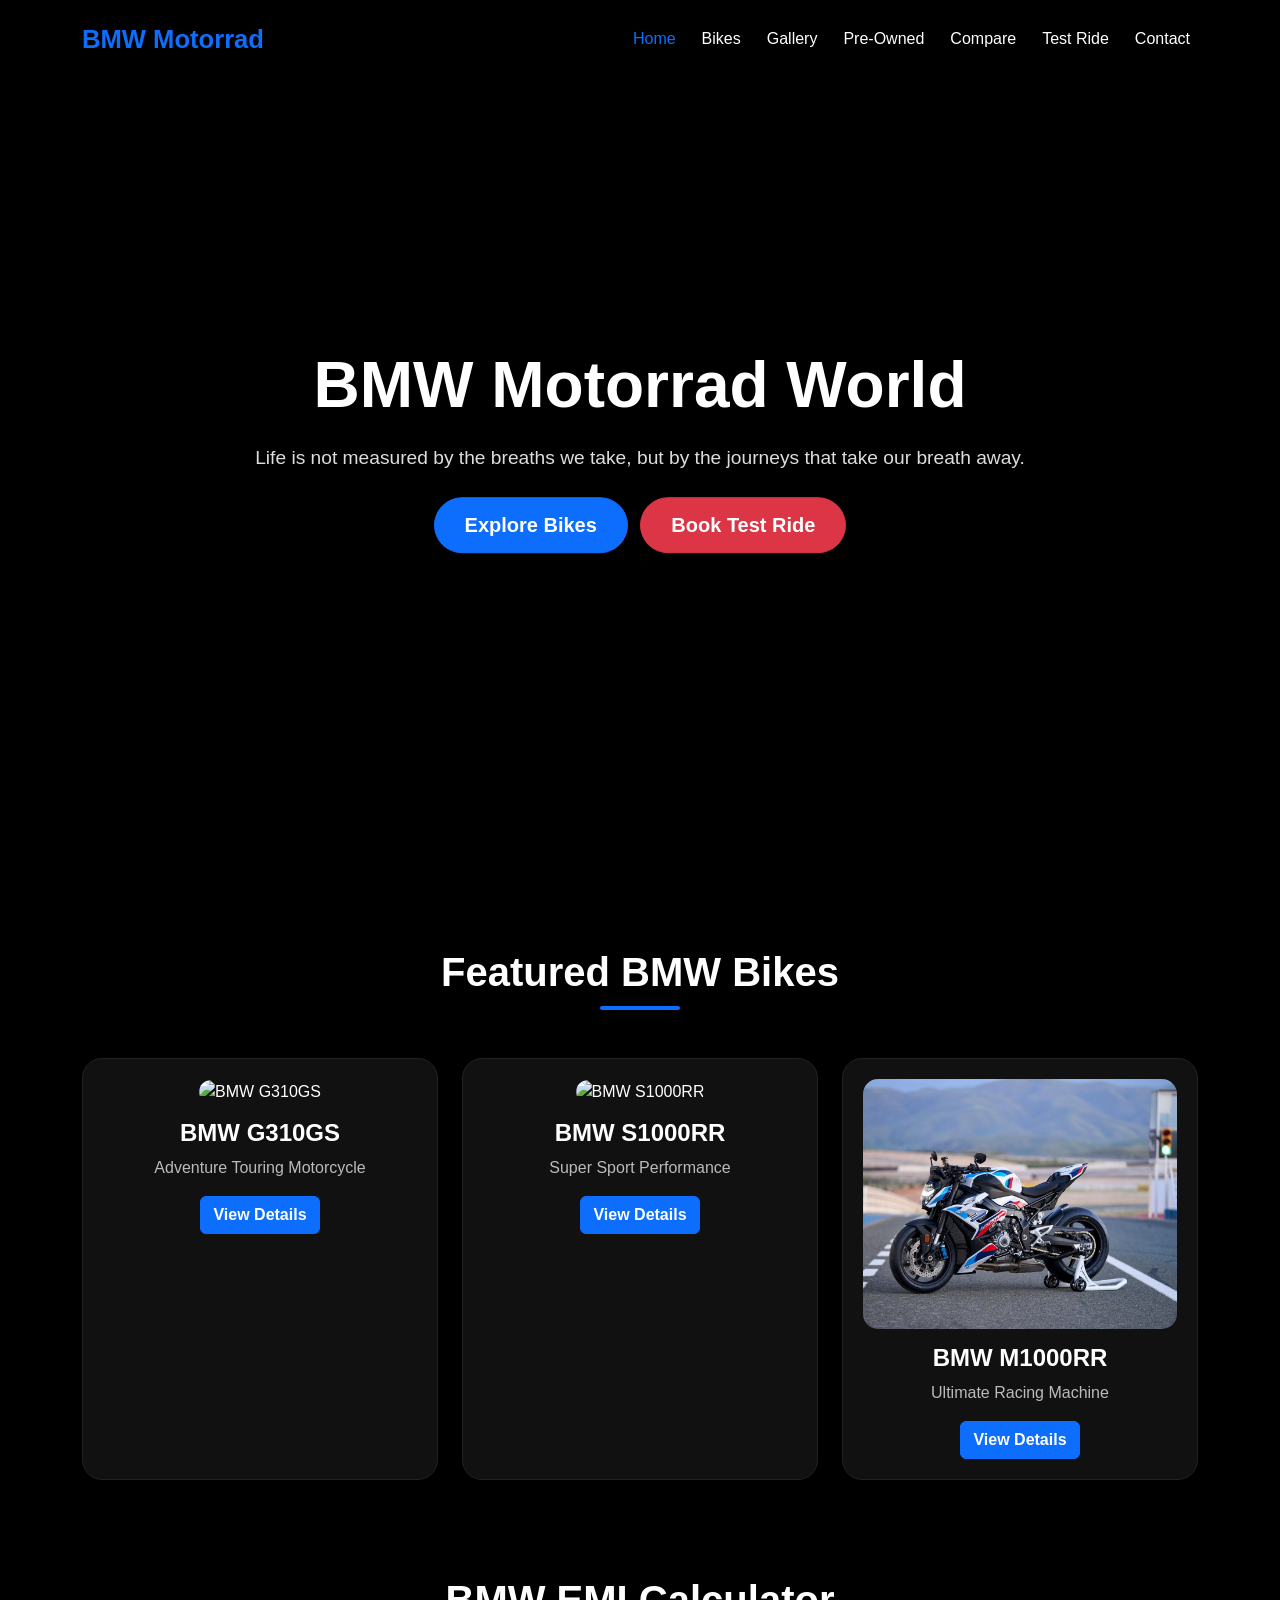
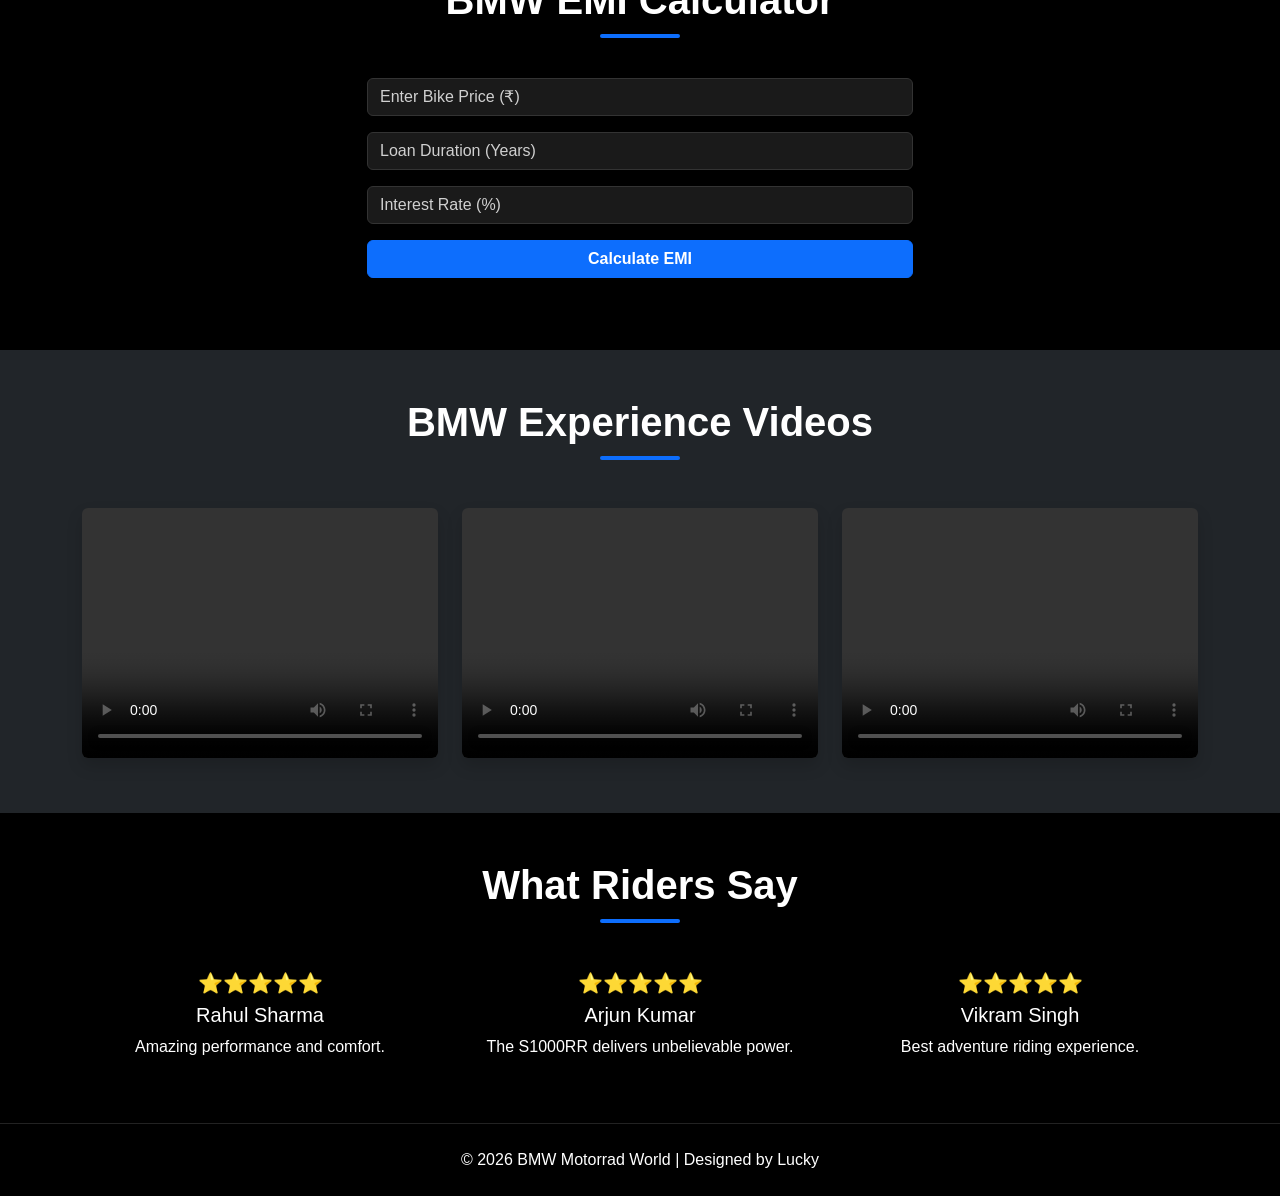
==== index.html @ 18fc4409 "Initial commit" ====
<!DOCTYPE html>
<html lang="en">

<head>
    <meta charset="UTF-8">
    <meta name="viewport" content="width=device-width, initial-scale=1.0">

    <title>BMW Motorrad World</title>

    <meta name="description"
        content="Explore BMW Motorrad motorcycles, compare bikes, calculate EMI, book test rides and experience premium riding.">

    <link href="https://cdn.jsdelivr.net/npm/bootstrap@5.3.3/dist/css/bootstrap.min.css" rel="stylesheet">

    <link rel="stylesheet"
        href="https://cdn.jsdelivr.net/npm/bootstrap-icons@1.11.3/font/bootstrap-icons.min.css">

    <link rel="stylesheet" href="CSS/style.css">

    <link rel="stylesheet" href="CSS/responsive.css">
</head>

<body>

    <!-- NAVBAR -->
    <nav class="navbar navbar-expand-lg navbar-dark fixed-top bg-black shadow">
        <div class="container">

            <a class="navbar-brand fw-bold" href="index.html">
                BMW Motorrad
            </a>

            <button class="navbar-toggler"
                type="button"
                data-bs-toggle="collapse"
                data-bs-target="#navMenu">

                <span class="navbar-toggler-icon"></span>
            </button>

            <div class="collapse navbar-collapse" id="navMenu">

                <ul class="navbar-nav ms-auto">

                    <li class="nav-item">
                        <a class="nav-link active" href="index.html">Home</a>
                    </li>

                    <li class="nav-item">
                        <a class="nav-link" href="PAGES/bikes.html">Bikes</a>
                    </li>

                    <li class="nav-item">
                        <a class="nav-link" href="PAGES/gallery.html">Gallery</a>
                    </li>

                    <li class="nav-item">
                        <a class="nav-link" href="PAGES/preowned.html">Pre-Owned</a>
                    </li>

                    <li class="nav-item">
                        <a class="nav-link" href="PAGES/compare.html">Compare</a>
                    </li>

                    <li class="nav-item">
                        <a class="nav-link" href="PAGES/test-ride.html">Test Ride</a>
                    </li>

                    <li class="nav-item">
                        <a class="nav-link" href="PAGES/contact.html">Contact</a>
                    </li>

                </ul>

            </div>

        </div>
    </nav>

    
   <!-- HERO SECTION -->
<section class="hero">

    <video
        autoplay
        muted
        loop
        playsinline
        preload="auto"
        id="heroVideo">

        <source src="VIDEO/hero2.mp4" type="video/mp4">

        Your browser does not support HTML5 video.

    </video>

    <div class="overlay"></div>

    <div class="hero-content text-center">

        <h1>BMW Motorrad World</h1>

        <p>
            Life is not measured by the breaths we take,
            but by the journeys that take our breath away.
        </p>

        <div class="mt-4">

            <a href="PAGES/bikes.html"
                class="btn btn-primary btn-lg me-2">
                Explore Bikes
            </a>

            <a href="PAGES/test-ride.html"
                class="btn btn-danger btn-lg">
                Book Test Ride
            </a>

        </div>

    </div>

</section>

    <!-- FEATURED BIKES -->
    <section class="featured-bikes py-5">

        <div class="container">

            <h2 class="text-center mb-5">
                Featured BMW Bikes
            </h2>

            <div class="row g-4">

                <div class="col-md-4">

                    <div class="bike-card">

                        <img src="IMAGES/G310GS1.JPG"
                            alt="BMW G310GS"
                            class="img-fluid">

                        <h4>BMW G310GS</h4>

                        <p>Adventure Touring Motorcycle</p>

                        <a href="PAGES/g310gs-details.html"
                            class="btn btn-primary">

                            View Details
                        </a>

                    </div>

                </div>

                <div class="col-md-4">

                    <div class="bike-card">

                        <img src="IMAGES/S1000RR1.JPG"
                            alt="BMW S1000RR"
                            class="img-fluid">

                        <h4>BMW S1000RR</h4>

                        <p>Super Sport Performance</p>

                        <a href="PAGES/s1000rr-details.html"
                            class="btn btn-primary">

                            View Details
                        </a>

                    </div>

                </div>

                <div class="col-md-4">

                    <div class="bike-card">

                        <img src="IMAGES/M1000RR1.JPG"
                            alt="BMW M1000RR"
                            class="img-fluid">

                        <h4>BMW M1000RR</h4>

                        <p>Ultimate Racing Machine</p>

                        <a href="PAGES/bike-details.html"
                            class="btn btn-primary">

                            View Details
                        </a>

                    </div>

                </div>

            </div>

        </div>

    </section>

    <!-- EMI CALCULATOR -->
    <section class="py-5">

        <div class="container">

            <h2 class="text-center">
                BMW EMI Calculator
            </h2>

            <div class="row justify-content-center mt-4">

                <div class="col-md-6">

                    <input type="number" id="price" class="form-control mb-3"
placeholder="Enter Bike Price (₹)">

<input type="number" id="years" class="form-control mb-3"
placeholder="Loan Duration (Years)">

<input type="number" id="interest" class="form-control mb-3"
placeholder="Interest Rate (%)">
                    <button
                        class="btn btn-primary w-100"
                        onclick="calculateEMI()">

                        Calculate EMI
                    </button>

                    <div id="emiResult" class="mt-4"></div>

                </div>

            </div>

        </div>

    </section>

    <!-- EXPERIENCE VIDEOS -->
    <!-- EXPERIENCE VIDEOS -->
<section class="py-5 bg-dark text-white">

    <div class="container">

        <h2 class="text-center mb-5">
            BMW Experience Videos
        </h2>

        <div class="row g-4">

            <div class="col-md-4">

                <video
                    controls
                    preload="metadata"
                    class="w-100 rounded shadow">

                    <source src="VIDEO/hero1.mp4" type="video/mp4">

                    Your browser does not support video.

                </video>

            </div>

            <div class="col-md-4">

                <video
                    controls
                    preload="metadata"
                    class="w-100 rounded shadow">

                    <source src="VIDEO/hero2.mp4" type="video/mp4">

                    Your browser does not support video.

                </video>

            </div>

            <div class="col-md-4">

                <video
                    controls
                    preload="metadata"
                    class="w-100 rounded shadow">

                    <source src="VIDEO/hero3.mp4" type="video/mp4">

                    Your browser does not support video.

                </video>

            </div>

        </div>

    </div>

</section>
    <!-- TESTIMONIALS -->
    <section class="py-5 text-center">

        <div class="container">

            <h2>What Riders Say</h2>

            <div class="row mt-5">

                <div class="col-md-4">

                    <h5>⭐⭐⭐⭐⭐</h5>

                    <h5>Rahul Sharma</h5>

                    <p>Amazing performance and comfort.</p>

                </div>

                <div class="col-md-4">

                    <h5>⭐⭐⭐⭐⭐</h5>

                    <h5>Arjun Kumar</h5>

                    <p>The S1000RR delivers unbelievable power.</p>

                </div>

                <div class="col-md-4">

                    <h5>⭐⭐⭐⭐⭐</h5>

                    <h5>Vikram Singh</h5>

                    <p>Best adventure riding experience.</p>

                </div>

            </div>

        </div>

    </section>

    
    <!-- FOOTER -->
    <footer class="bg-black text-center text-white py-4">

        <p class="mb-0">
            © 2026 BMW Motorrad World | Designed by Lucky
        </p>

    </footer>

    <script src="https://cdn.jsdelivr.net/npm/bootstrap@5.3.3/dist/js/bootstrap.bundle.min.js"></script>

    
    <script src="JS/emi.js"></script>
<script src="JS/script.js"></script>

</body>

</html>
---- CSS/style.css ----
*{
margin:0;
padding:0;
box-sizing:border-box;
font-family:'Segoe UI',sans-serif;
}

html{
scroll-behavior:smooth;
}

body{
background:#000;
color:#fff;
overflow-x:hidden;
animation:fadeIn .8s ease;
}

/* NAVBAR */

.navbar{
background:rgba(0,0,0,.9);
backdrop-filter:blur(12px);
padding:15px 0;
box-shadow:0 4px 20px rgba(0,0,0,.4);
}

.navbar-brand{
font-size:1.6rem;
font-weight:700;
color:#0d6efd !important;
}

.nav-link{
color:#fff !important;
margin-left:10px;
transition:.3s;
font-weight:500;
}

.nav-link:hover,
.nav-link.active{
color:#0d6efd !important;
}

/* HERO */

.hero{
position:relative;
height:100vh;
min-height:700px;
overflow:hidden;
}

.hero video{
position:absolute;
top:0;
left:0;
width:100%;
height:100%;
object-fit:cover;
z-index:0;
}

.overlay{
position:absolute;
top:0;
left:0;
width:100%;
height:100%;
background:rgba(0,0,0,.65);
z-index:1;
}

.hero-content{
position:absolute;
top:50%;
left:50%;
transform:translate(-50%,-50%);
z-index:2;
text-align:center;
width:80%;
}

.hero-content h1{
font-size:4rem;
font-weight:700;
text-shadow:0 0 20px rgba(0,0,0,.8);
}

.hero-content p{
font-size:1.2rem;
color:#ddd;
margin:20px 0;
}

.hero-content .btn{
border-radius:50px;
padding:12px 30px;
}

/* SECTION TITLES */

section h2{
font-size:2.5rem;
font-weight:700;
margin-bottom:40px;
position:relative;
}

section h2::after{
content:'';
width:80px;
height:4px;
background:#0d6efd;
display:block;
margin:10px auto;
border-radius:20px;
}

/* BIKE CARDS */

.bike-card{
background:#111;
border-radius:20px;
padding:20px;
text-align:center;
border:1px solid #222;
height:100%;
overflow:hidden;
transition:.4s ease;
}

.bike-card:hover{
transform:translateY(-10px);
box-shadow:0 10px 30px rgba(13,110,253,.4);
}

.bike-card img{
width:100%;
height:250px;
object-fit:cover;
border-radius:15px;
transition:.4s ease;
}

.bike-card:hover img{
transform:scale(1.08);
}

.bike-card h4{
margin-top:15px;
font-weight:600;
}

.bike-card p{
color:#bbb;
}

/* BUTTONS */

.btn{
transition:.3s ease;
font-weight:600;
}

.btn:hover{
transform:translateY(-3px);
}

/* FORMS */

.form-control,
.form-select{
background:#1a1a1a !important;
border:1px solid #333 !important;
color:#fff !important;
}

.form-control:focus,
.form-select:focus{
background:#1a1a1a !important;
color:#fff !important;
border-color:#0d6efd !important;
box-shadow:none !important;
}

.form-control::placeholder{
color:#d0d0d0 !important;
}

/* TABLES */

.table{
color:#fff !important;
}

.table td,
.table th{
vertical-align:middle;
}

/* EMI CALCULATOR */

#emiResult{
margin-top:20px;
}

#emiResult .card{
background:#111 !important;
color:#fff !important;
border:2px solid #0d6efd !important;
border-radius:15px;
}

#emiResult h4{
color:#0d6efd !important;
font-weight:700;
}

#emiResult p{
color:#fff !important;
font-size:16px;
margin-bottom:8px;
}

/* VIDEOS */

video{
width:100%;
height:250px;
object-fit:cover;
border-radius:15px;
transition:.4s ease;
}

video:hover{
transform:scale(1.03);
box-shadow:0 0 25px rgba(13,110,253,.5);
}

/* GALLERY */

.gallery-img{
width:100%;
height:280px;
object-fit:cover;
border-radius:15px;
transition:.4s ease;
cursor:pointer;
}

.gallery-img:hover{
transform:scale(1.05);
box-shadow:0 0 25px rgba(13,110,253,.6);
}

/* CARDS */

.card{
background:#111;
color:#fff;
border:1px solid #333;
}

/* FOOTER */

footer{
border-top:1px solid #222;
}

footer p{
margin:0;
}

/* ANIMATION */

@keyframes fadeIn{
from{
opacity:0;
transform:translateY(10px);
}
to{
opacity:1;
transform:translateY(0);
}
}

/* RESPONSIVE */

@media(max-width:992px){

.hero-content h1{
font-size:3rem;
}

}

@media(max-width:768px){

.hero-content{
width:95%;
}

.hero-content h1{
font-size:2.3rem;
}

.hero-content p{
font-size:1rem;
}

.bike-card img{
height:220px;
}

.gallery-img{
height:220px;
}

section h2{
font-size:2rem;
}

video{
height:220px;
}

}

@media(max-width:576px){

.hero-content h1{
font-size:1.8rem;
}

.hero-content .btn{
width:100%;
margin-bottom:10px;
}

.bike-card img{
height:180px;
}

.gallery-img{
height:180px;
}

video{
height:180px;
}

}
---- CSS/responsive.css ----
/* MOBILE */

@media(max-width:768px){

.hero-content{
width:95%;
}

.hero-content .btn{
display:block;
width:100%;
margin-bottom:10px;
}

.stats .col-md-3{
margin-bottom:20px;
}

}

/* SMALL DEVICES */

@media(max-width:576px){

section{
padding:60px 0 !important;
}

.bike-card img{
height:180px;
}

.navbar-brand{
font-size:1rem;
}

}
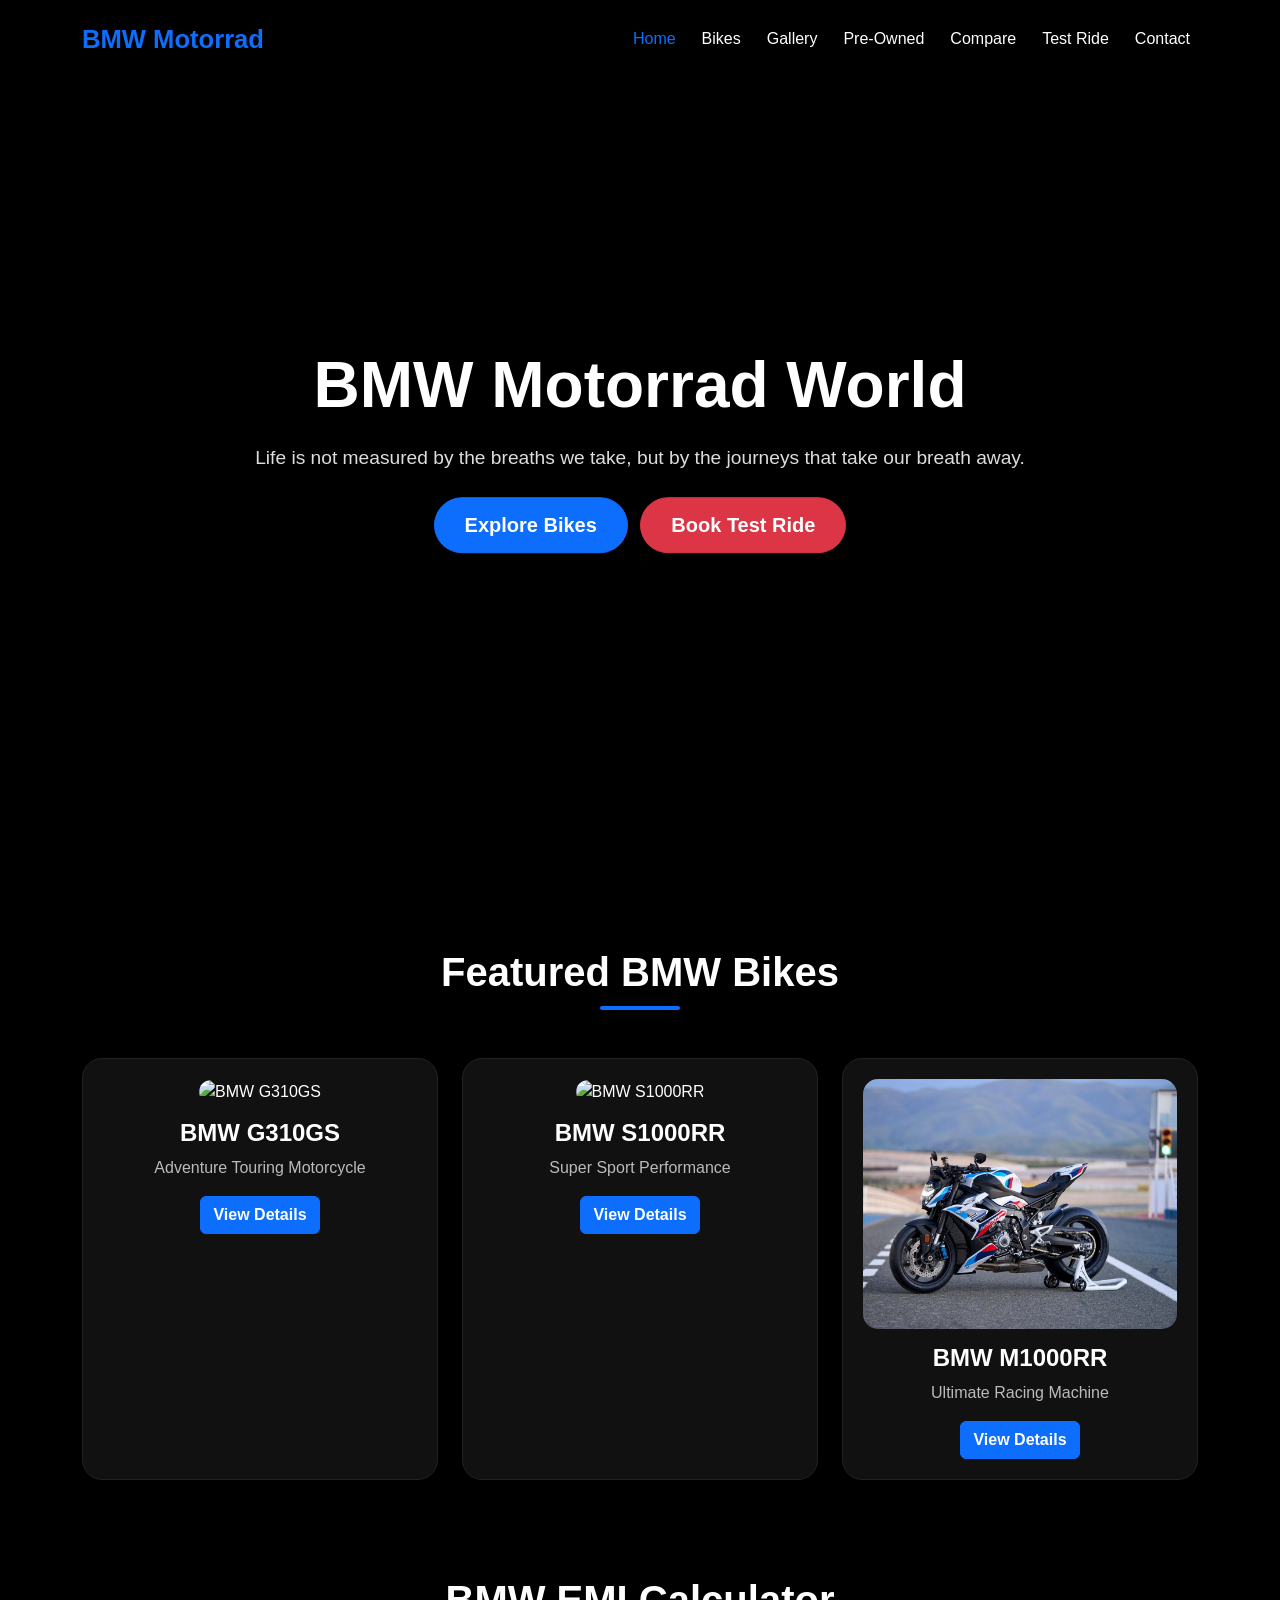
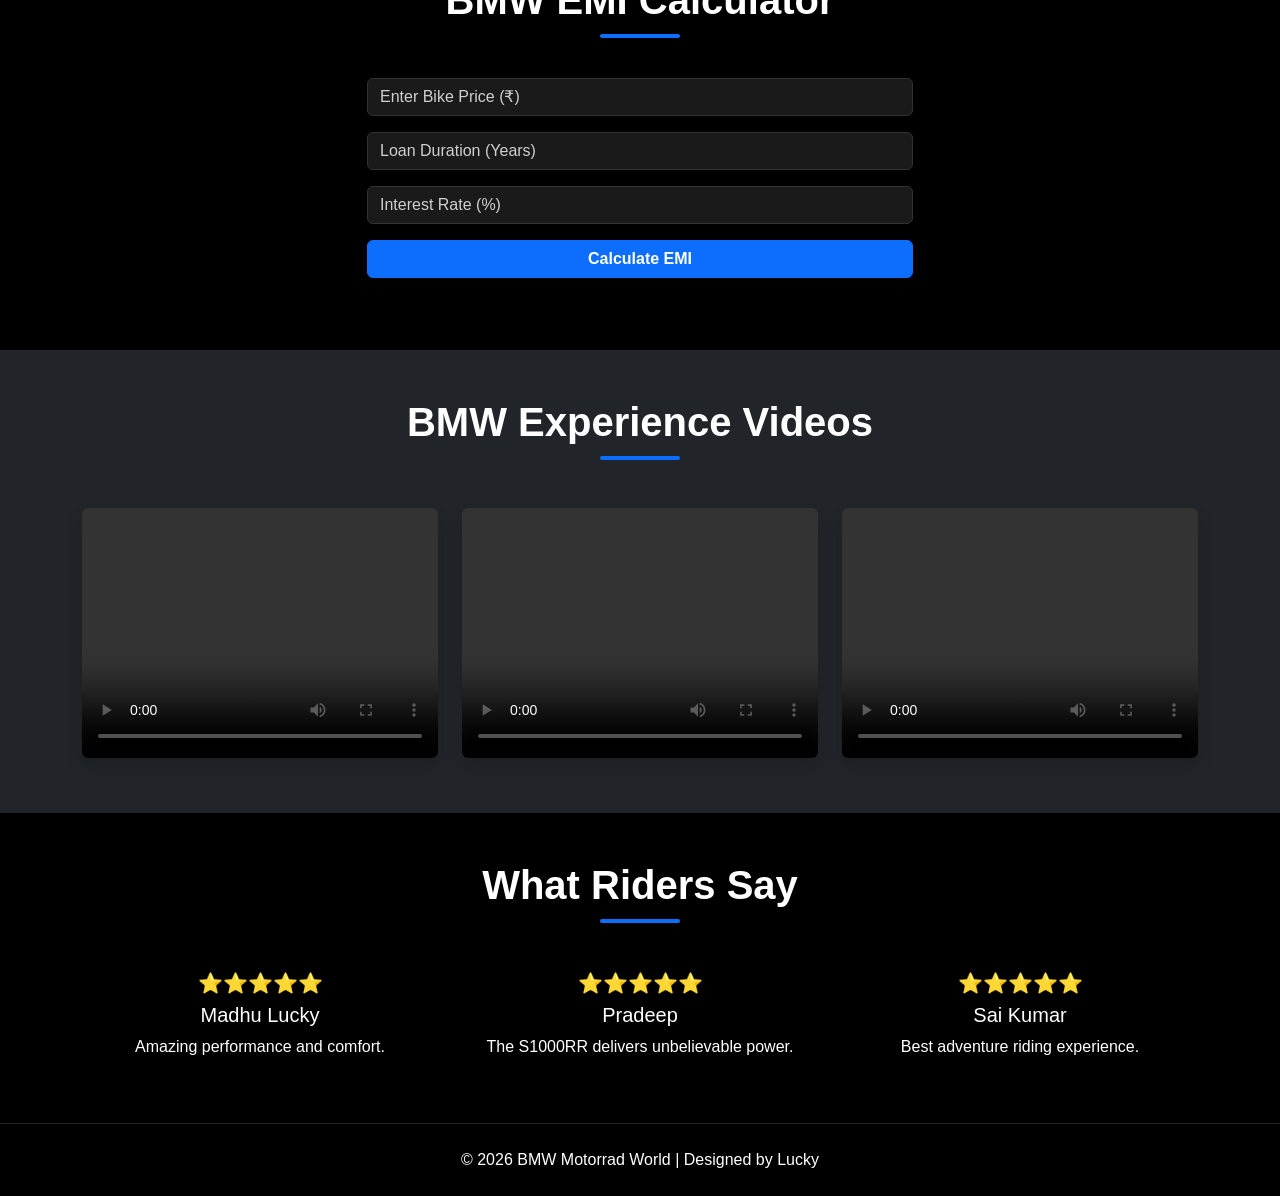
==== commit 8341b051: "First project upload" ====
--- a/index.html
+++ b/index.html
@@ -320,7 +320,7 @@
 
                     <h5>⭐⭐⭐⭐⭐</h5>
 
-                    <h5>Rahul Sharma</h5>
+                    <h5>Madhu Lucky</h5>
 
                     <p>Amazing performance and comfort.</p>
 
@@ -330,7 +330,7 @@
 
                     <h5>⭐⭐⭐⭐⭐</h5>
 
-                    <h5>Arjun Kumar</h5>
+                    <h5>Pradeep</h5>
 
                     <p>The S1000RR delivers unbelievable power.</p>
 
@@ -340,7 +340,7 @@
 
                     <h5>⭐⭐⭐⭐⭐</h5>
 
-                    <h5>Vikram Singh</h5>
+                    <h5>Sai Kumar</h5>
 
                     <p>Best adventure riding experience.</p>
 
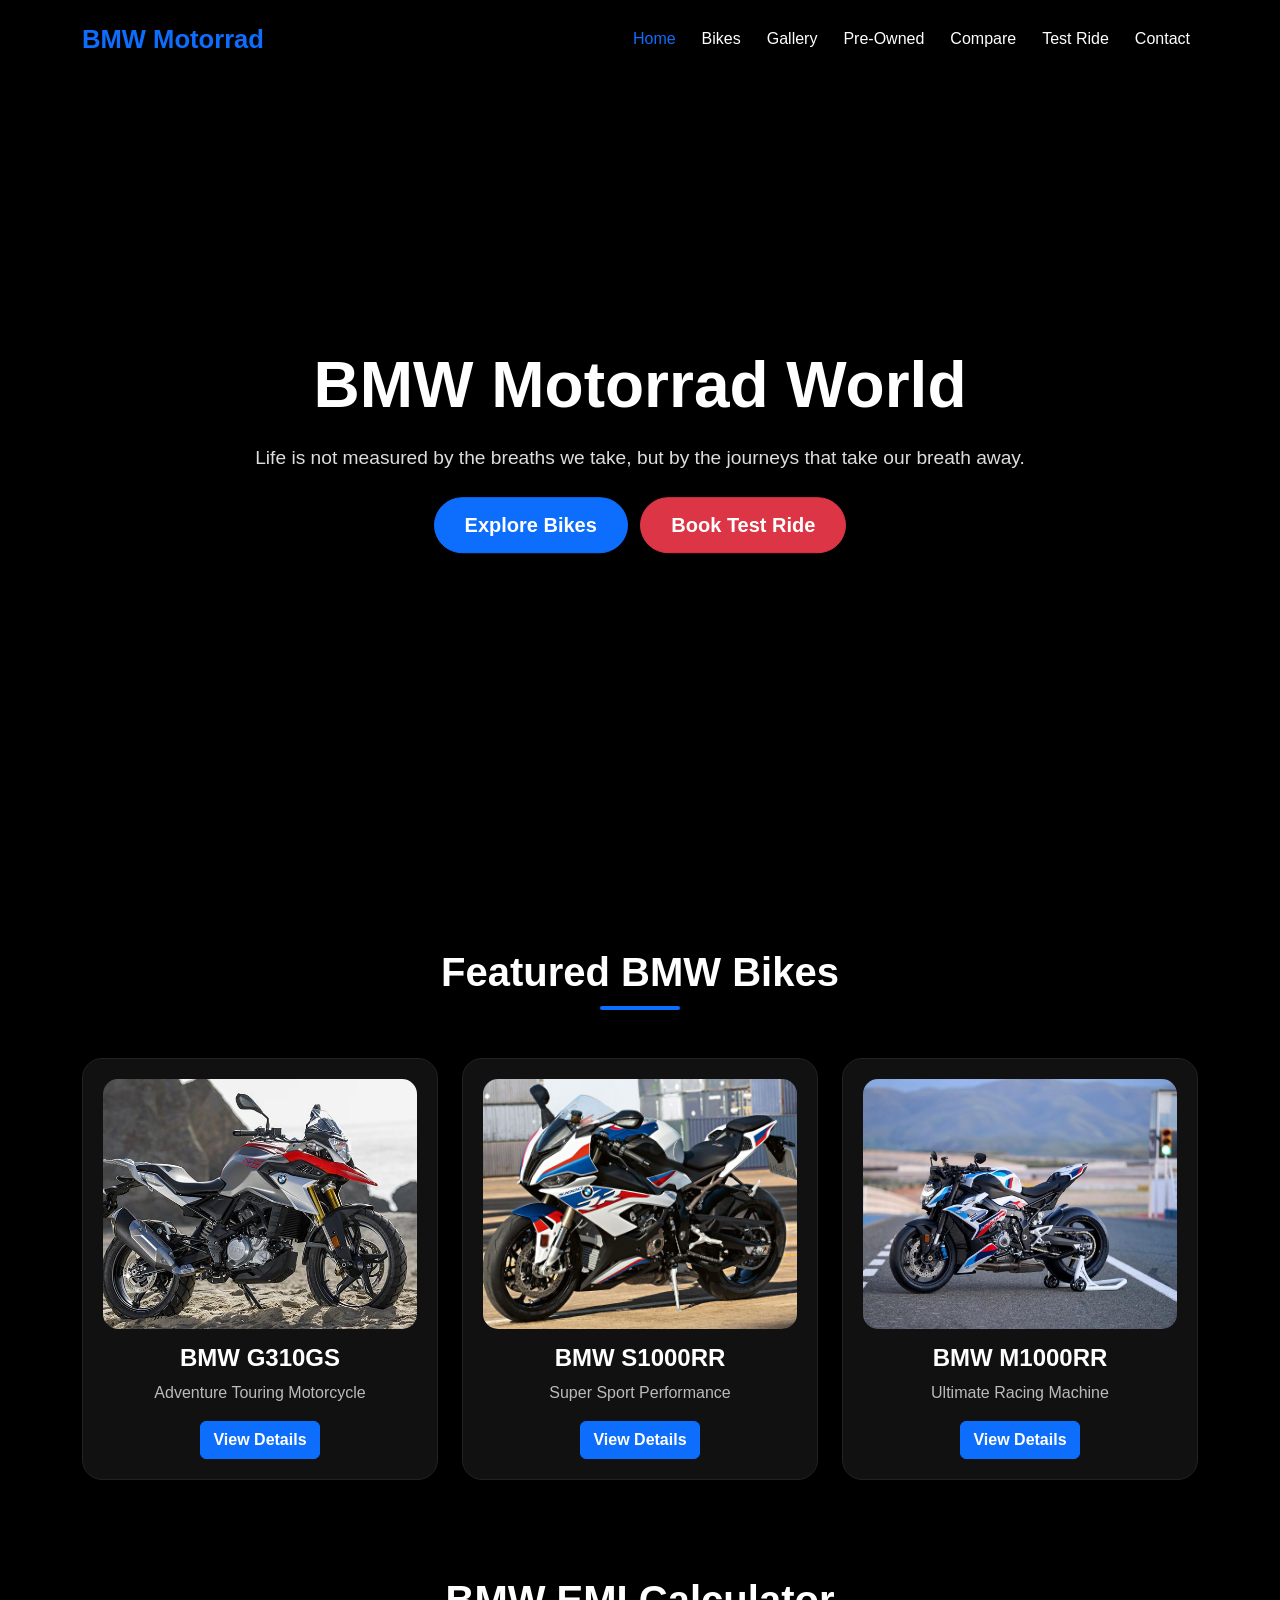
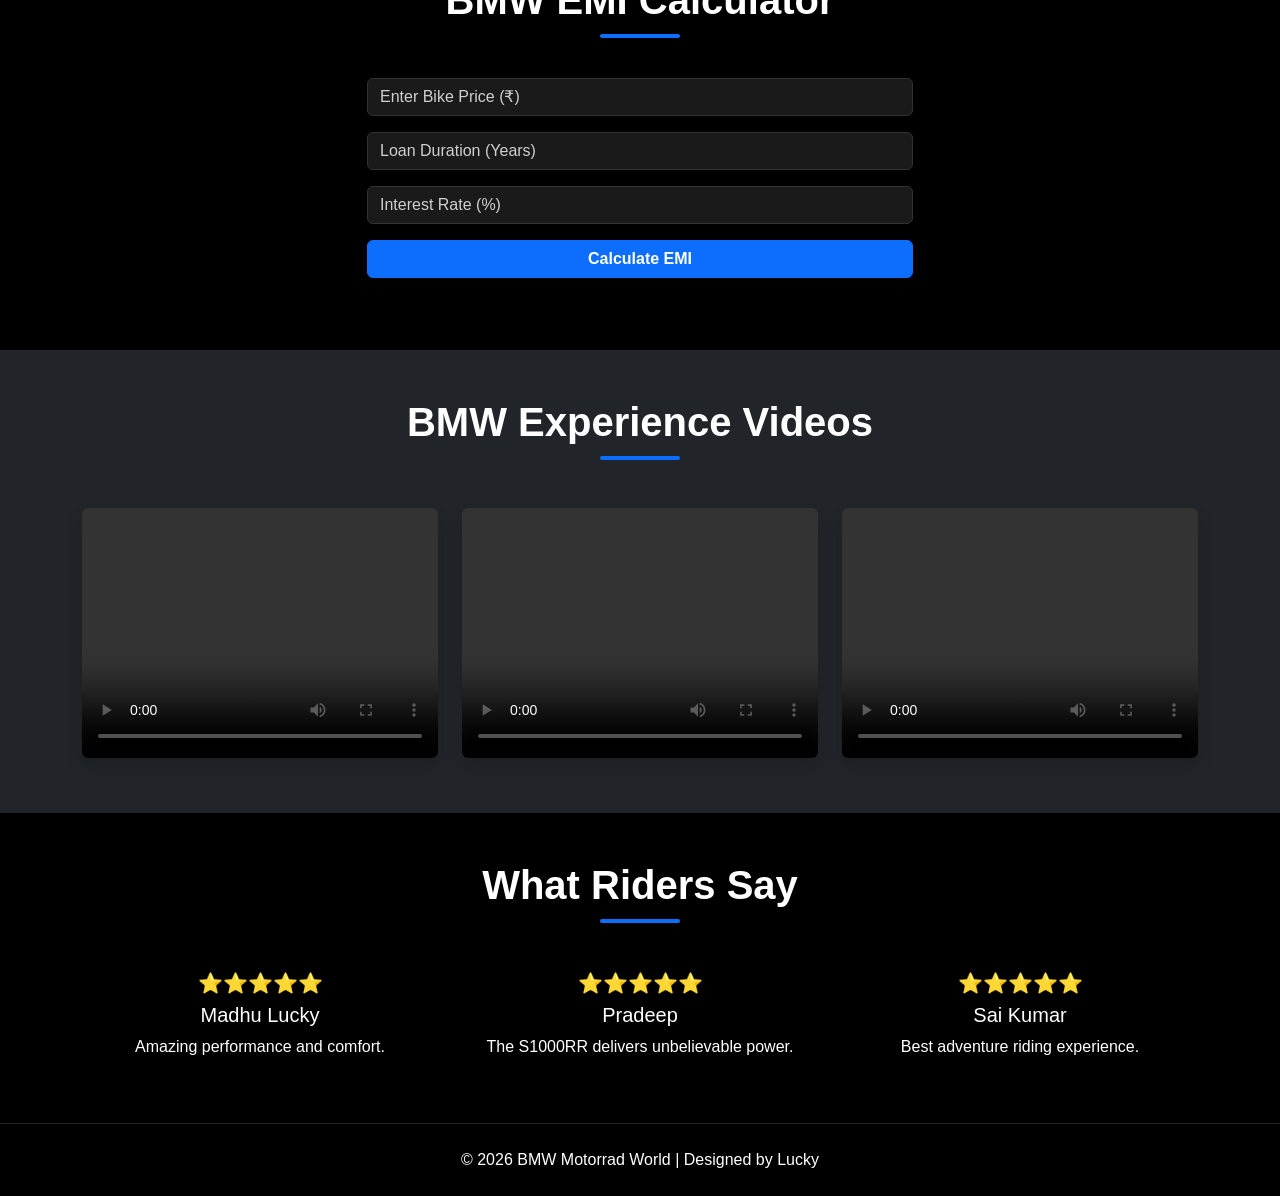
==== commit 1398c008: "Fixed image paths and file names" ====
--- a/index.html
+++ b/index.html
@@ -139,16 +139,13 @@
 
                     <div class="bike-card">
 
-                        <img src="IMAGES/G310GS1.JPG"
-                            alt="BMW G310GS"
-                            class="img-fluid">
+                        <img src="IMAGES/G310GS1.jpg" alt="BMW G310GS" class="img-fluid">
 
                         <h4>BMW G310GS</h4>
 
                         <p>Adventure Touring Motorcycle</p>
 
-                        <a href="PAGES/g310gs-details.html"
-                            class="btn btn-primary">
+                        <a href="PAGES/g310gs-details.html" class="btn btn-primary">
 
                             View Details
                         </a>
@@ -161,16 +158,13 @@
 
                     <div class="bike-card">
 
-                        <img src="IMAGES/S1000RR1.JPG"
-                            alt="BMW S1000RR"
-                            class="img-fluid">
+                        <img src="IMAGES/S1000RR1.jpg" alt="BMW S1000RR" class="img-fluid">
 
                         <h4>BMW S1000RR</h4>
 
                         <p>Super Sport Performance</p>
 
-                        <a href="PAGES/s1000rr-details.html"
-                            class="btn btn-primary">
+                        <a href="PAGES/s1000rr-details.html" class="btn btn-primary">
 
                             View Details
                         </a>
@@ -183,16 +177,13 @@
 
                     <div class="bike-card">
 
-                        <img src="IMAGES/M1000RR1.JPG"
-                            alt="BMW M1000RR"
-                            class="img-fluid">
+                        <img src="IMAGES/M1000RR1.JPG" alt="BMW M1000RR" class="img-fluid">
 
                         <h4>BMW M1000RR</h4>
 
                         <p>Ultimate Racing Machine</p>
 
-                        <a href="PAGES/bike-details.html"
-                            class="btn btn-primary">
+                        <a href="PAGES/bike-details.html" class="btn btn-primary">
 
                             View Details
                         </a>
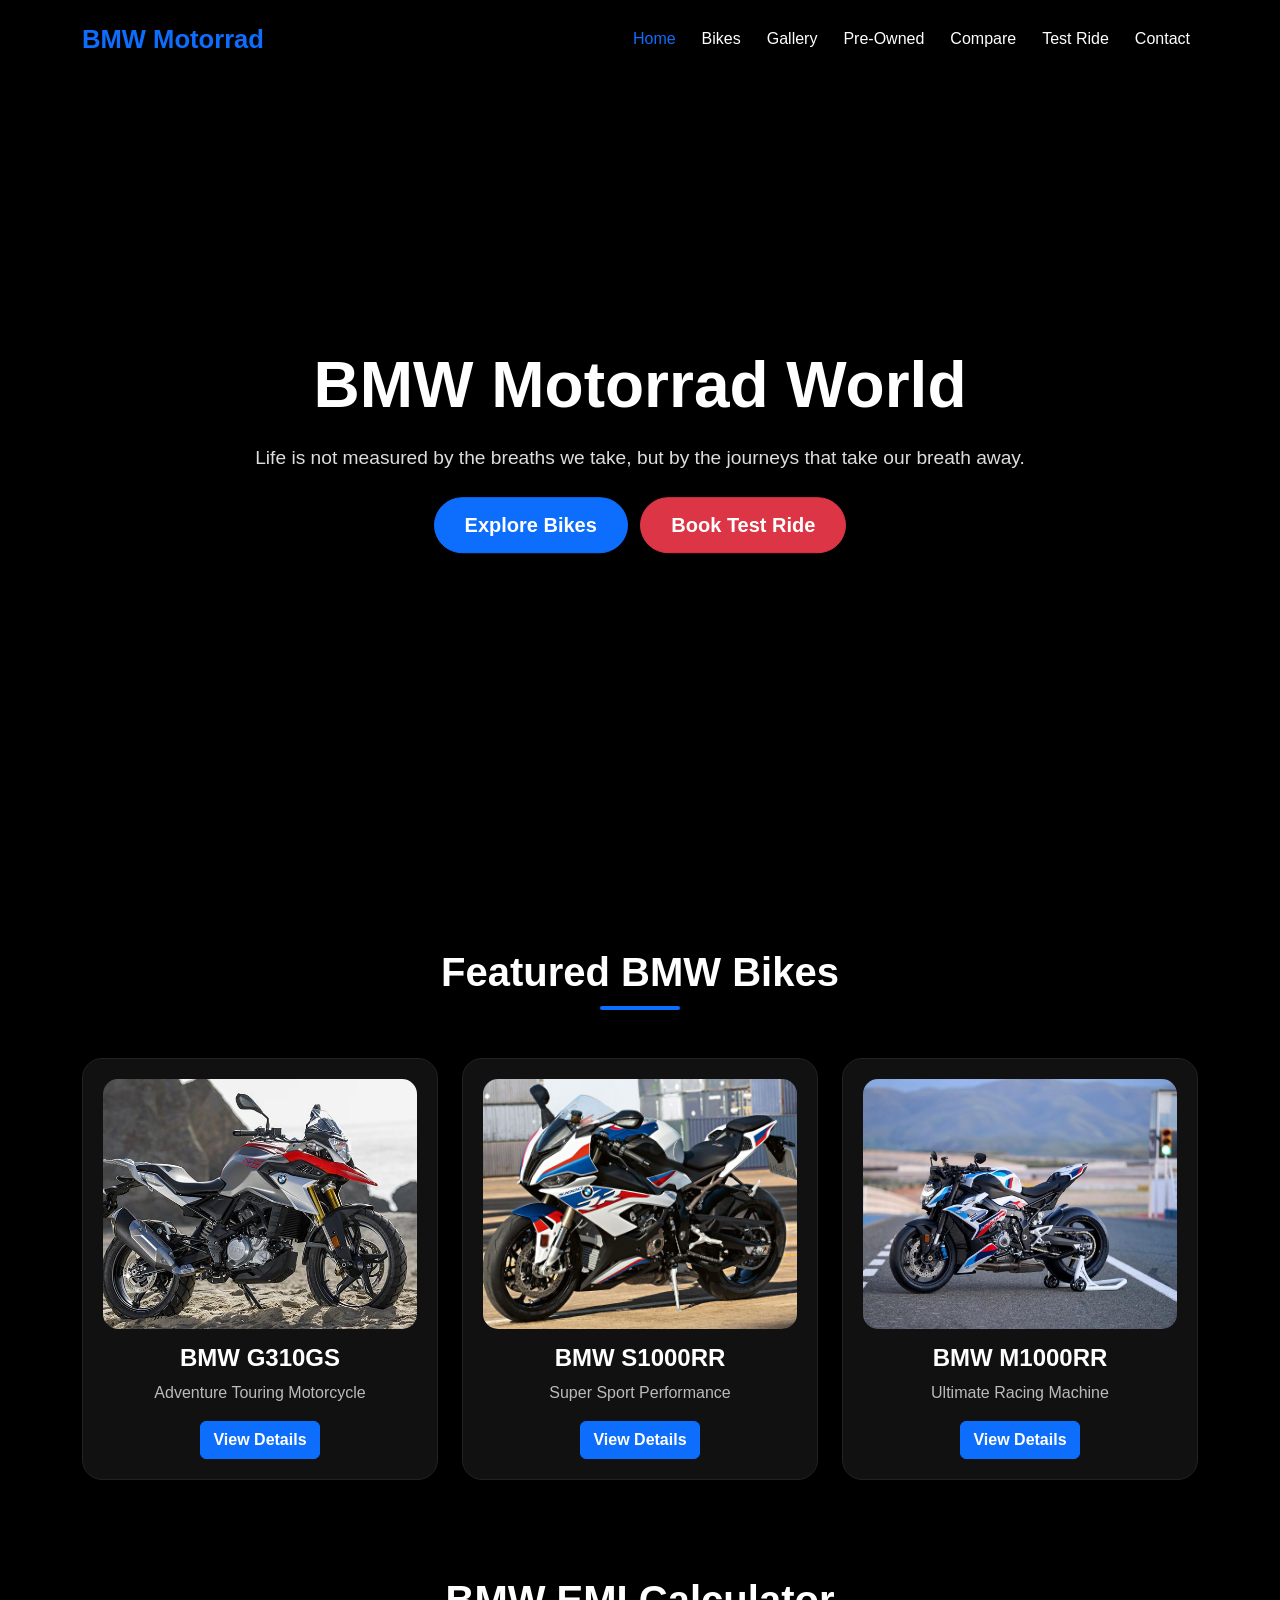
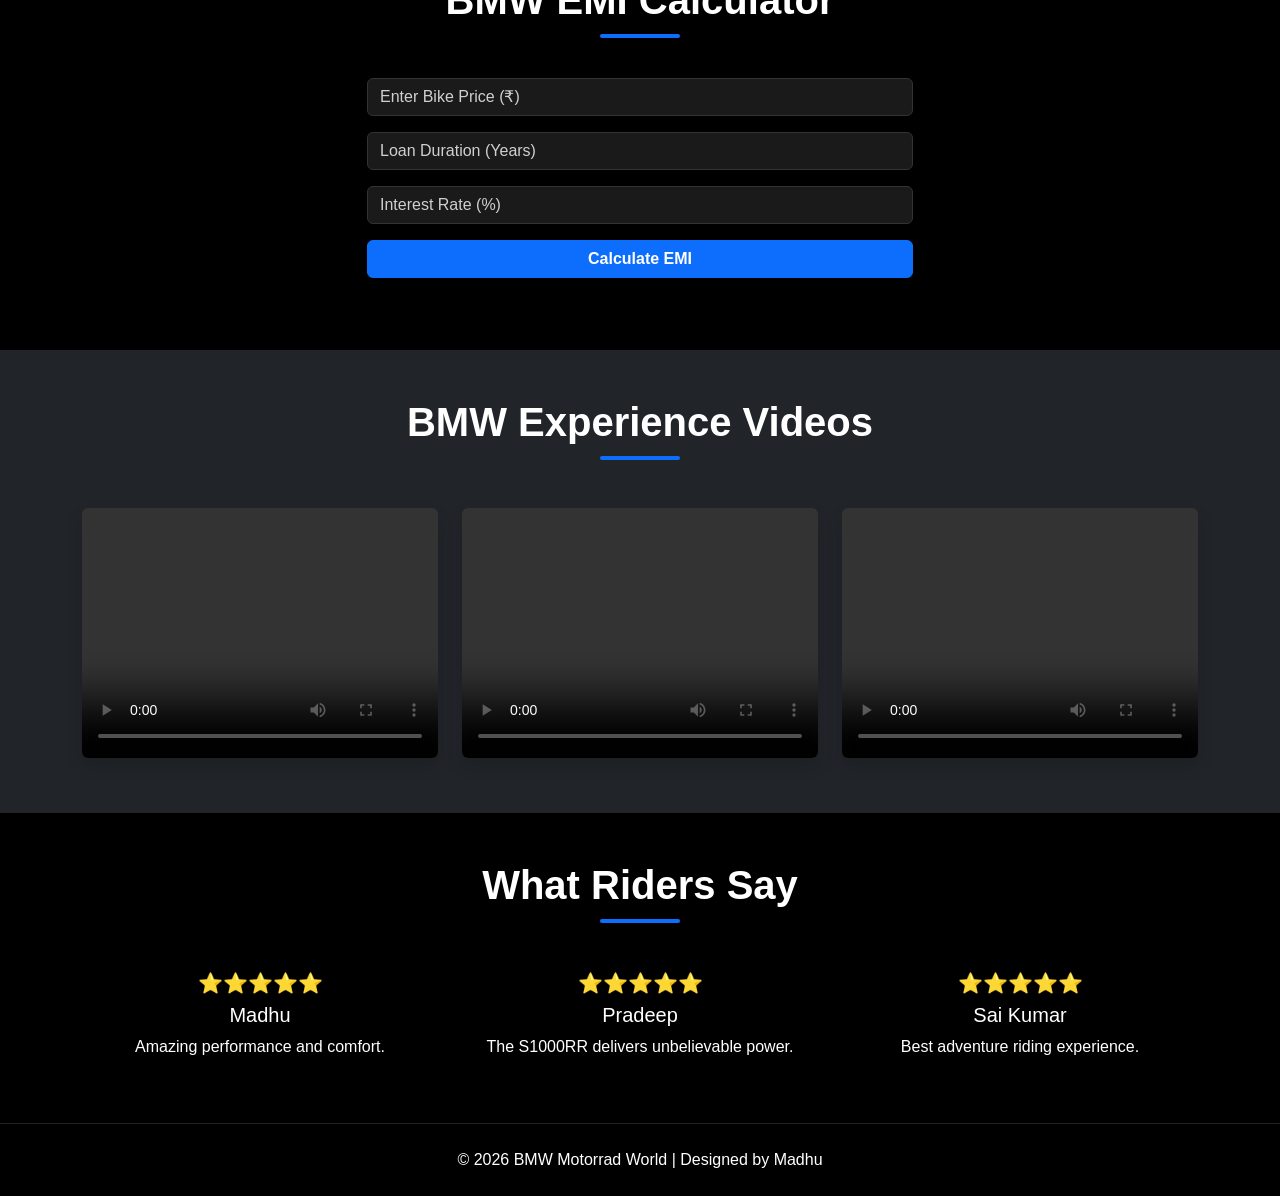
==== commit e2515a5b: "Update index.html" ====
--- a/index.html
+++ b/index.html
@@ -311,7 +311,7 @@
 
                     <h5>⭐⭐⭐⭐⭐</h5>
 
-                    <h5>Madhu Lucky</h5>
+                    <h5>Madhu</h5>
 
                     <p>Amazing performance and comfort.</p>
 
@@ -348,7 +348,7 @@
     <footer class="bg-black text-center text-white py-4">
 
         <p class="mb-0">
-            © 2026 BMW Motorrad World | Designed by Lucky
+            © 2026 BMW Motorrad World | Designed by Madhu
         </p>
 
     </footer>
